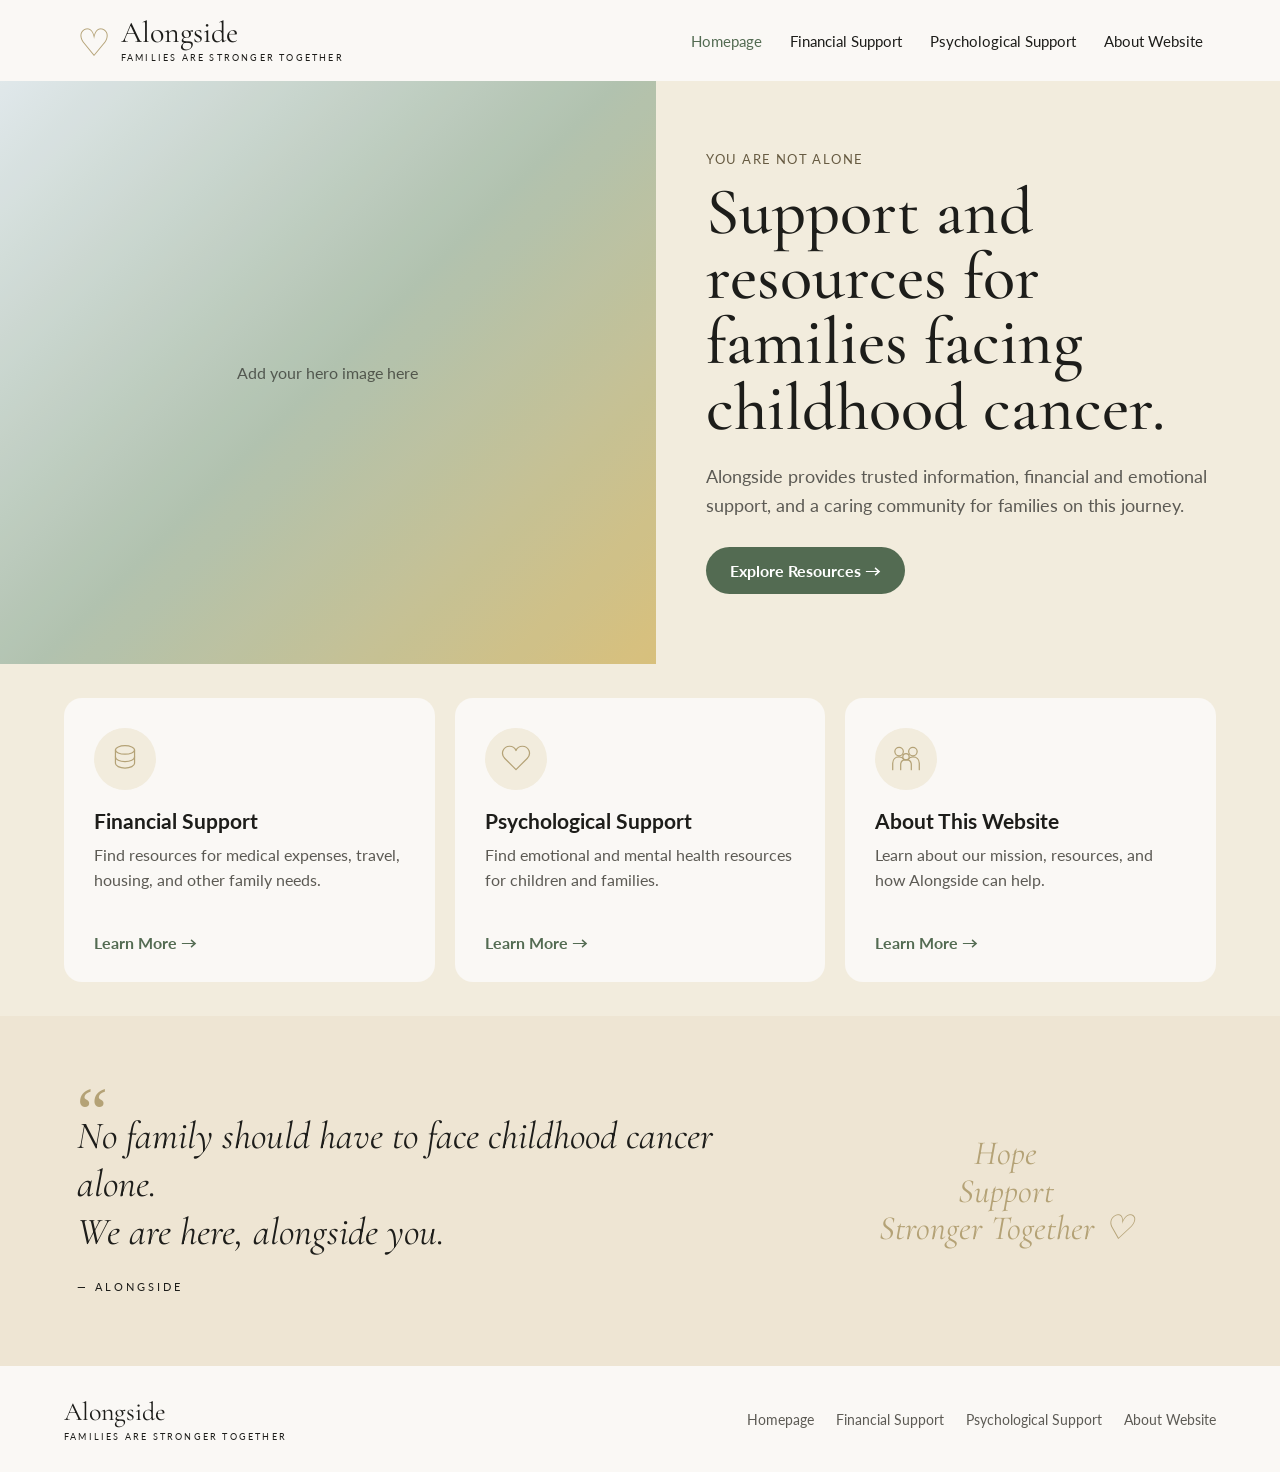
==== index.html @ 99bf8a8e "Add files via upload Add initial website files" ====
<!DOCTYPE html>
<html lang="en">
<head>
  <meta charset="UTF-8">
  <meta name="viewport" content="width=device-width, initial-scale=1.0">
  <title>Alongside</title>
  <link rel="preconnect" href="https://fonts.googleapis.com">
  <link rel="preconnect" href="https://fonts.gstatic.com" crossorigin>
  <link href="https://fonts.googleapis.com/css2?family=Cormorant+Garamond:wght@400;500;600&family=Lato:wght@400;700&display=swap" rel="stylesheet">
  <link rel="stylesheet" href="styles.css">
</head>
<body>
  <header class="site-header">
    <a class="brand" href="index.html">
      <span class="brand-heart">♡</span>
      <span>
        <span class="brand-name">Alongside</span>
        <span class="brand-tagline">FAMILIES ARE STRONGER TOGETHER</span>
      </span>
    </a>

    <nav class="nav">
      <a class="active" href="index.html">Homepage</a>
      <a href="financial-support.html">Financial Support</a>
      <a href="psychological-support.html">Psychological Support</a>
      <a href="about.html">About Website</a>
    </nav>
  </header>

  <main>
    <section class="hero">
      <div class="hero-image">
        <div class="image-placeholder">
          <span>Add your hero image here</span>
        </div>
      </div>

      <div class="hero-copy">
        <p class="eyebrow">YOU ARE NOT ALONE</p>
        <h1>Support and resources for families facing childhood cancer.</h1>
        <p class="intro">
          Alongside provides trusted information, financial and emotional support,
          and a caring community for families on this journey.
        </p>
        <a class="primary-button" href="#resources">Explore Resources →</a>
      </div>
    </section>

    <section class="resources" id="resources">
      <a class="resource-card" href="financial-support.html">
        <div class="icon-circle" aria-hidden="true">
          <svg viewBox="0 0 64 64">
            <ellipse cx="32" cy="15" rx="18" ry="8"></ellipse>
            <path d="M14 15v13c0 5 8 9 18 9s18-4 18-9V15"></path>
            <path d="M14 28v12c0 5 8 9 18 9s18-4 18-9V28"></path>
          </svg>
        </div>
        <h2>Financial Support</h2>
        <p>Find resources for medical expenses, travel, housing, and other family needs.</p>
        <span class="card-link">Learn More →</span>
      </a>

      <a class="resource-card" href="psychological-support.html">
        <div class="icon-circle" aria-hidden="true">
          <svg viewBox="0 0 64 64">
            <path d="M32 52 11 31C2 22 8 8 20 8c6 0 10 3 12 8 2-5 6-8 12-8 12 0 18 14 9 23Z"></path>
          </svg>
        </div>
        <h2>Psychological Support</h2>
        <p>Find emotional and mental health resources for children and families.</p>
        <span class="card-link">Learn More →</span>
      </a>

      <a class="resource-card" href="about.html">
        <div class="icon-circle" aria-hidden="true">
          <svg viewBox="0 0 64 64">
            <circle cx="19" cy="18" r="8"></circle>
            <circle cx="45" cy="18" r="8"></circle>
            <circle cx="32" cy="28" r="6"></circle>
            <path d="M7 52V40c0-7 5-12 12-12 4 0 7 2 10 5"></path>
            <path d="M57 52V40c0-7-5-12-12-12-4 0-7 2-10 5"></path>
            <path d="M22 52V43c0-6 4-10 10-10s10 4 10 10v9"></path>
          </svg>
        </div>
        <h2>About This Website</h2>
        <p>Learn about our mission, resources, and how Alongside can help.</p>
        <span class="card-link">Learn More →</span>
      </a>
    </section>

    <section class="quote-section">
      <div>
        <div class="quote-mark">“</div>
        <blockquote>
          No family should have to face childhood cancer alone.<br>
          We are here, alongside you.
        </blockquote>
        <p class="quote-credit">— ALONGSIDE</p>
      </div>

      <div class="hope-note">
        <span>Hope</span>
        <span>Support</span>
        <span>Stronger Together ♡</span>
      </div>
    </section>
  </main>

  <footer>
    <div>
      <div class="footer-brand">Alongside</div>
      <div class="footer-tagline">FAMILIES ARE STRONGER TOGETHER</div>
    </div>

    <div class="footer-links">
      <a href="index.html">Homepage</a>
      <a href="financial-support.html">Financial Support</a>
      <a href="psychological-support.html">Psychological Support</a>
      <a href="about.html">About Website</a>
    </div>
  </footer>
</body>
</html>
---- styles.css ----
:root {
  --cream: #F2ECDD;
  --light: #FAF8F5;
  --green: #536B52;
  --gold: #B4A276;
  --text: #1D1D1A;
  --muted: #5C5A54;
  --quote: #EEE5D3;
}

* {
  box-sizing: border-box;
}

html {
  scroll-behavior: smooth;
}

body {
  margin: 0;
  color: var(--text);
  background: var(--cream);
  font-family: "Lato", Arial, sans-serif;
}

a {
  color: inherit;
}

.site-header {
  display: flex;
  align-items: center;
  justify-content: space-between;
  gap: 30px;
  padding: 18px 6%;
  background: var(--light);
}

.brand {
  display: flex;
  align-items: center;
  gap: 10px;
  text-decoration: none;
}

.brand-heart {
  color: var(--gold);
  font-size: 38px;
  line-height: 1;
}

.brand-name {
  display: block;
  font-family: "Cormorant Garamond", serif;
  font-size: 30px;
  line-height: 1;
}

.brand-tagline,
.footer-tagline {
  display: block;
  margin-top: 4px;
  font-size: 9px;
  letter-spacing: 2.2px;
}

.nav {
  display: flex;
  flex-wrap: wrap;
  gap: 28px;
}

.nav a {
  text-decoration: none;
  font-size: 15px;
}

.nav a:hover,
.nav a.active {
  color: var(--green);
}

.hero {
  display: grid;
  grid-template-columns: minmax(0, 1.05fr) minmax(0, 1fr);
  align-items: center;
  min-height: 560px;
}

.hero-image {
  height: 100%;
  min-height: 560px;
}

.image-placeholder {
  height: 100%;
  min-height: 560px;
  display: grid;
  place-items: center;
  padding: 30px;
  background:
    linear-gradient(rgba(255,255,255,.1), rgba(255,255,255,.1)),
    linear-gradient(135deg, #dce5e8, #a8bba6 50%, #d4b96d);
  color: rgba(29, 29, 26, .65);
  font-size: 16px;
}

.hero-copy {
  padding: 70px 8%;
}

.eyebrow {
  margin: 0 0 12px;
  color: #675b42;
  letter-spacing: 1.4px;
  font-size: 13px;
}

h1 {
  max-width: 650px;
  margin: 0 0 22px;
  font-family: "Cormorant Garamond", serif;
  font-size: clamp(48px, 5.2vw, 76px);
  font-weight: 500;
  line-height: .98;
}

.intro {
  max-width: 650px;
  margin-bottom: 28px;
  color: var(--muted);
  font-size: 18px;
  line-height: 1.6;
}

.primary-button {
  display: inline-block;
  padding: 14px 24px;
  border-radius: 999px;
  background: var(--green);
  color: white;
  text-decoration: none;
  font-weight: 700;
}

.resources {
  display: grid;
  grid-template-columns: repeat(3, minmax(0, 1fr));
  gap: 20px;
  padding: 34px 5%;
}

.resource-card {
  display: block;
  min-width: 0;
  padding: 30px;
  border-radius: 18px;
  background: var(--light);
  text-decoration: none;
  transition: transform .2s ease, box-shadow .2s ease;
}

.resource-card:hover {
  transform: translateY(-3px);
  box-shadow: 0 10px 28px rgba(0,0,0,.07);
}

.icon-circle {
  width: 62px;
  height: 62px;
  display: grid;
  place-items: center;
  margin-bottom: 18px;
  border-radius: 50%;
  background: var(--cream);
}

.icon-circle svg {
  width: 34px;
  height: 34px;
  fill: none;
  stroke: var(--gold);
  stroke-width: 2.3;
  stroke-linecap: round;
  stroke-linejoin: round;
}

.resource-card h2 {
  margin: 0 0 10px;
  font-size: 21px;
}

.resource-card p {
  min-height: 72px;
  margin: 0 0 18px;
  color: var(--muted);
  line-height: 1.55;
}

.card-link {
  color: var(--green);
  font-weight: 700;
}

.quote-section {
  display: grid;
  grid-template-columns: 1.4fr .8fr;
  gap: 40px;
  align-items: center;
  padding: 62px 6%;
  background: var(--quote);
}

.quote-mark {
  height: 34px;
  color: var(--gold);
  font-family: Georgia, serif;
  font-size: 70px;
  line-height: 1;
}

blockquote {
  margin: 0;
  font-family: "Cormorant Garamond", serif;
  font-size: clamp(28px, 3vw, 42px);
  font-style: italic;
  line-height: 1.25;
}

.quote-credit {
  margin-top: 24px;
  font-size: 11px;
  letter-spacing: 3px;
}

.hope-note {
  display: flex;
  flex-direction: column;
  align-items: center;
  color: var(--gold);
  font-family: "Cormorant Garamond", serif;
  font-size: 34px;
  font-style: italic;
  line-height: 1.1;
  text-align: center;
}

footer {
  display: flex;
  justify-content: space-between;
  gap: 30px;
  padding: 30px 5%;
  background: var(--light);
}

.footer-brand {
  font-family: "Cormorant Garamond", serif;
  font-size: 26px;
}

.footer-links {
  display: flex;
  flex-wrap: wrap;
  gap: 22px;
  align-items: center;
}

.footer-links a {
  color: var(--muted);
  text-decoration: none;
  font-size: 14px;
}

@media (max-width: 850px) {
  .site-header {
    align-items: flex-start;
    flex-direction: column;
  }

  .nav {
    gap: 14px 20px;
  }

  .hero {
    grid-template-columns: 1fr;
  }

  .hero-image,
  .image-placeholder {
    min-height: 390px;
  }

  .hero-copy {
    padding: 48px 6%;
  }

  .resources {
    grid-template-columns: 1fr;
  }

  .resource-card p {
    min-height: auto;
  }

  .quote-section {
    grid-template-columns: 1fr;
  }

  .hope-note {
    align-items: flex-start;
    text-align: left;
  }

  footer {
    flex-direction: column;
  }
}

@media (max-width: 520px) {
  .site-header {
    padding: 16px 5%;
  }

  .brand-name {
    font-size: 26px;
  }

  .brand-tagline {
    font-size: 8px;
  }

  .nav {
    display: grid;
    grid-template-columns: 1fr 1fr;
    width: 100%;
  }

  h1 {
    font-size: 46px;
  }

  .intro {
    font-size: 16px;
  }

  .hero-image,
  .image-placeholder {
    min-height: 300px;
  }

  .resources {
    padding: 24px 5%;
  }

  .resource-card {
    padding: 24px;
  }
}
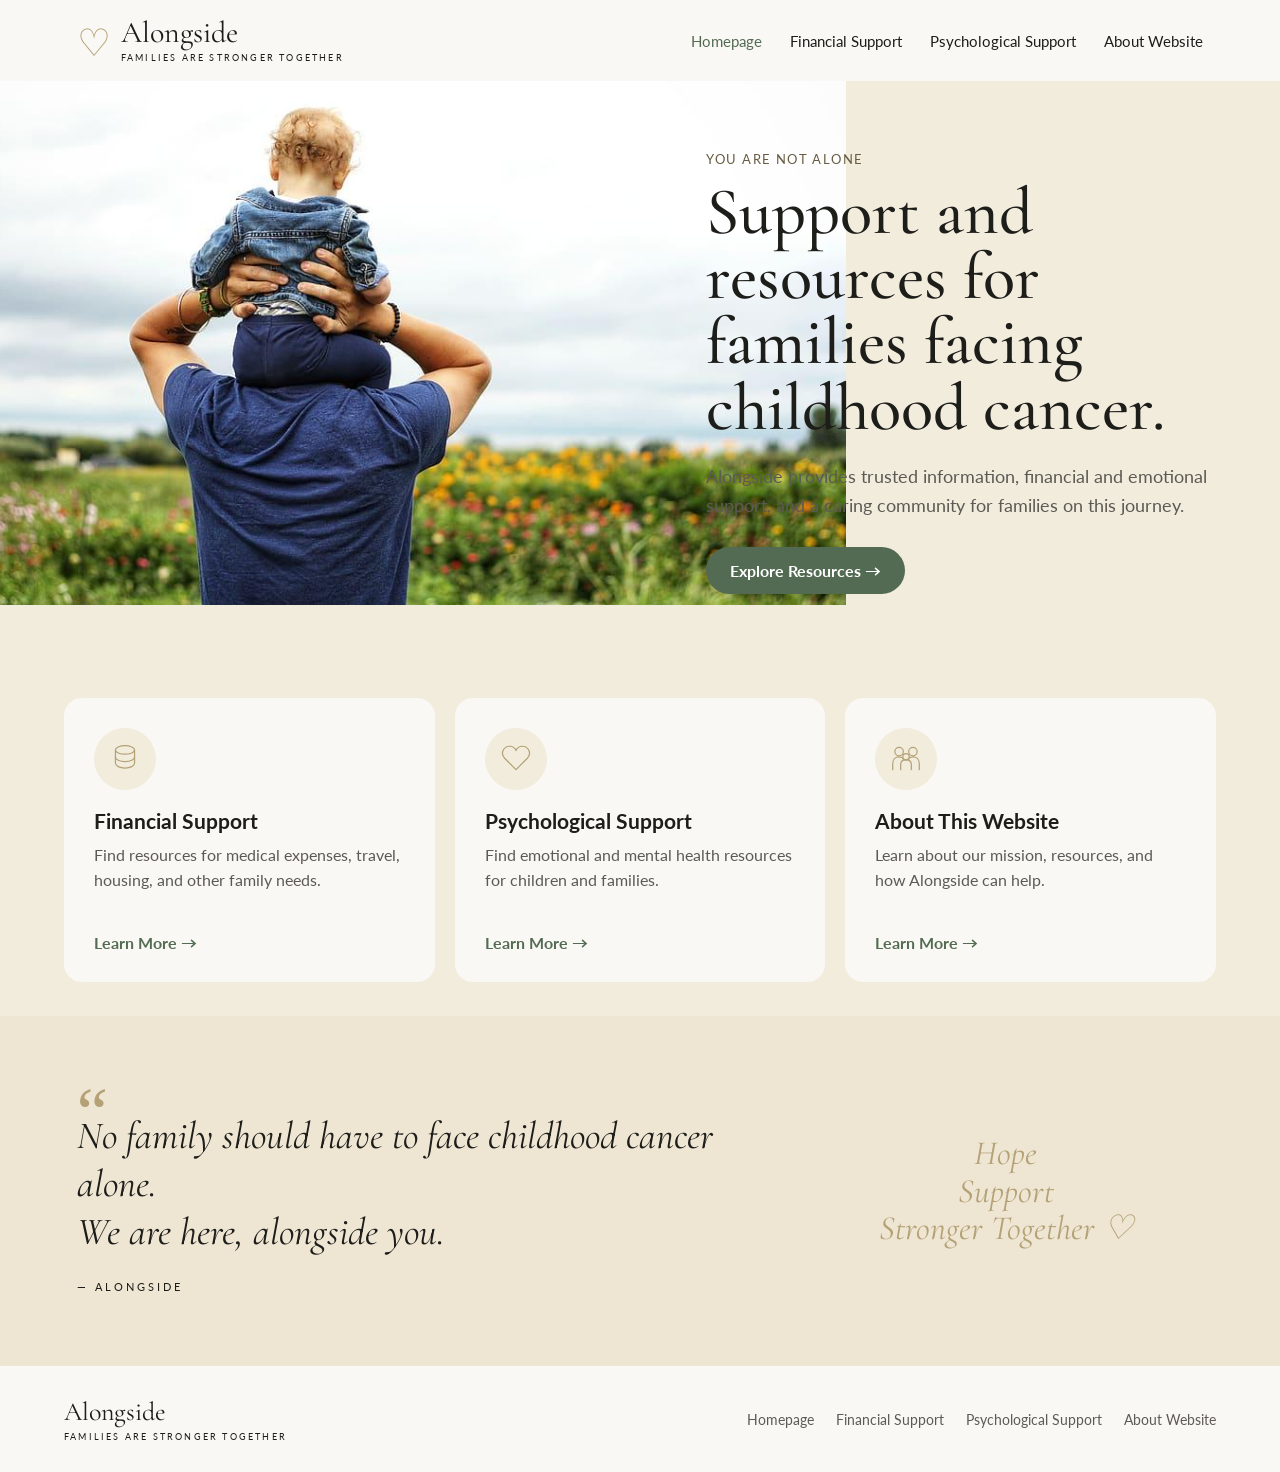
==== commit b60de52d: "Update index.html" ====
--- a/index.html
+++ b/index.html
@@ -30,9 +30,7 @@
   <main>
     <section class="hero">
       <div class="hero-image">
-        <div class="image-placeholder">
-          <span>Add your hero image here</span>
-        </div>
+        <img src="hero.png" alt="Parent carrying a child outdoors">
       </div>
 
       <div class="hero-copy">
